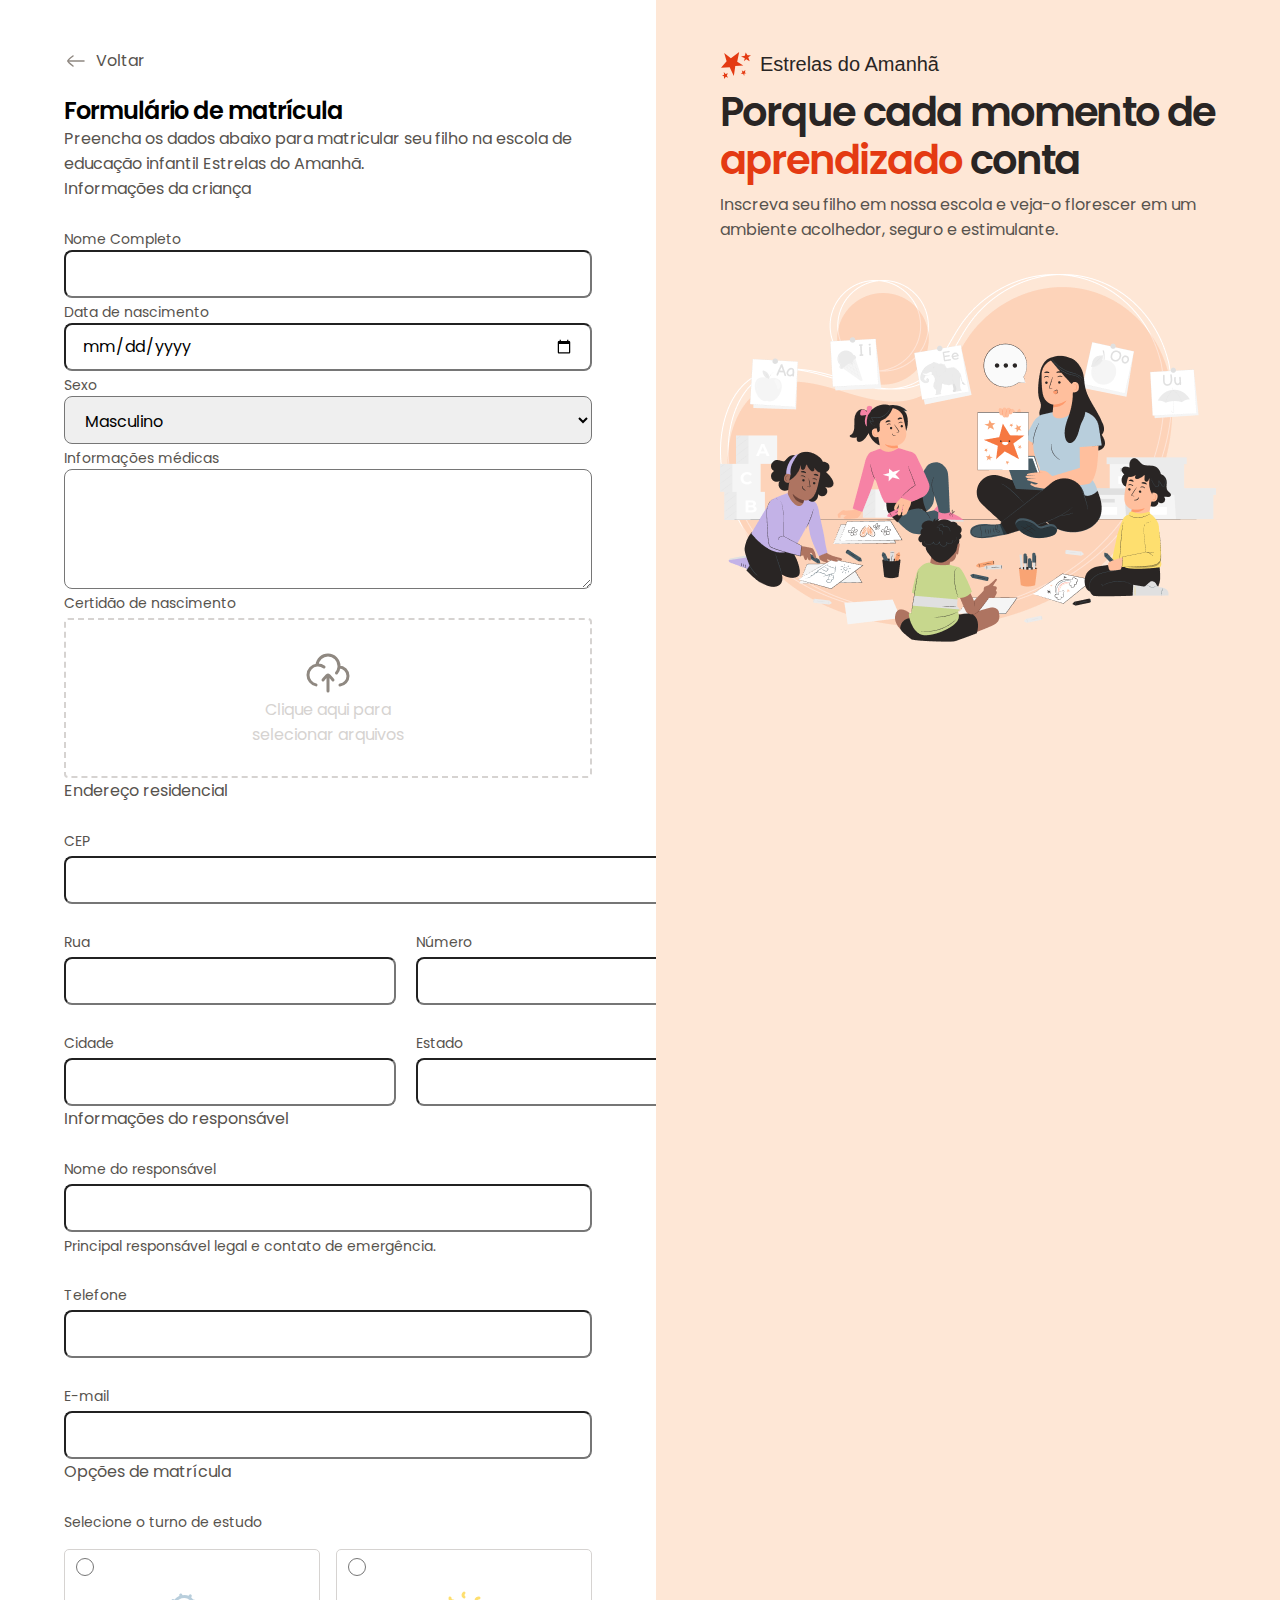
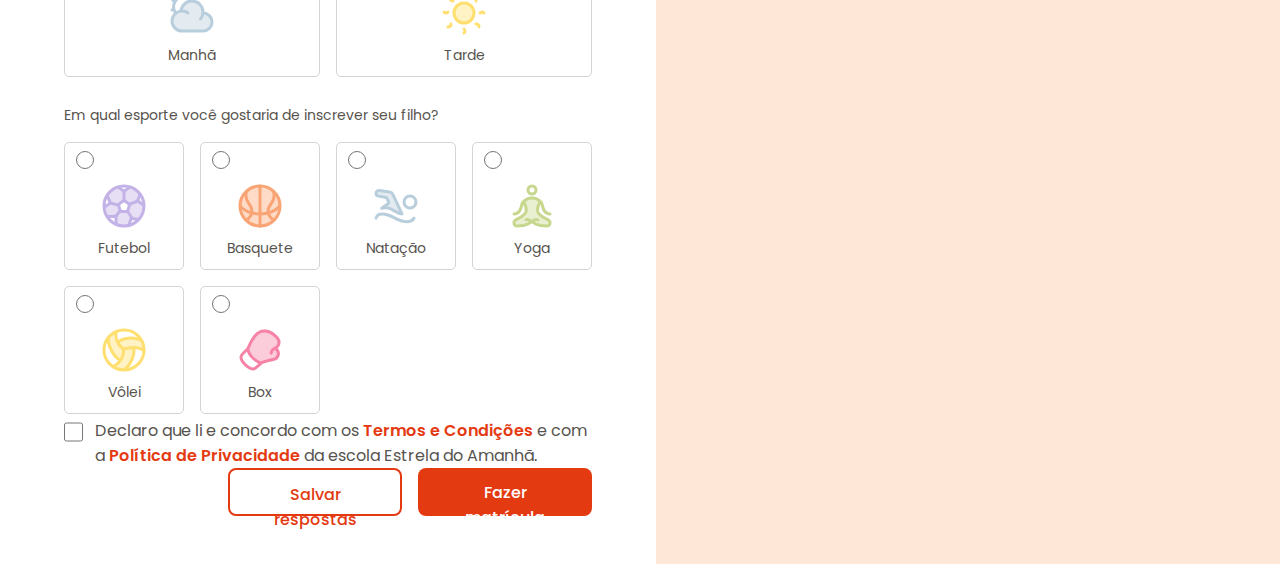
==== matricula-escola/index.html @ 11fe3141 "initial responsive matricula-escola layout" ====
<!DOCTYPE html>
<html lang="en">
<head>
      <meta charset="UTF-8">
      <meta name="viewport" content="width=device-width, initial-scale=1.0">
      <title>Matrícula</title>
      <link rel="preconnect" href="https://fonts.googleapis.com">
      <link rel="preconnect" href="https://fonts.gstatic.com" crossorigin>
      <link href="https://fonts.googleapis.com/css2?family=Poppins:ital,wght@0,100;0,200;0,300;0,400;0,500;0,600;0,700;0,800;0,900;1,100;1,200;1,300;1,400;1,500;1,600;1,700;1,800;1,900&family=Schoolbell&display=swap" rel="stylesheet">
      <link rel="stylesheet" href="styles/index.css">

</head>
<body>

      <main class="flex">
            <section id="forms" class="padding-block-medium padding-inline-small">
                  <div id="general-commands" class="flex">
                        <div id="return">
                              <span class="flex">
                                    <img src="assets/icons/arrow-left-02.svg" alt="">
                                    <span>Voltar</span>
                              </span>
                        </div>
                        <div id="header">
                              <h2>Formulário de matrícula</h2>
                              <p>Preencha os dados abaixo para matricular seu filho na escola de educação infantil Estrelas do Amanhã.</p>
                        </div>
                  </div>

                  <form action="">
                        <fieldset id="child-info">
                              <legend>Informações da criança</legend>
                              
                              <label for="name">Nome Completo</label>
                              <input class="field-48px" type="text" id="name">

                              <label for="birthday">Data de nascimento</label>
                              <input class="field-48px" type="date" name="" id="birthday">

                              <label for="sex">Sexo</label>
                              <select class="field-48px" name="sex" id="sex">
                                    <option value="masculine">Masculino</option>
                                    <option value="feminine">Feminino</option>
                              </select>

                              <label for="medic-info">Informações médicas</label>
                              <textarea class="field-120px" name="medic-info" id="medic-info"></textarea>

                              
                              <label for="birth-certificate">Certidão de nascimento</label>
                              <label class="field-birth-certificate field-160px" for="birth-certificate">
                                    <img src="assets/icons/cloud-upload.svg" alt="">
                                    <p>Clique aqui para selecionar arquivos</p>
                                    <input type="file" name="birth-certificate" id="birth-certificate">
                              </label>


                        </fieldset>

                        <fieldset id="address">
                              <legend>Endereço residencial</legend>

                              <div id="cep-field" class="container-flex">
                                    <label for="cep">CEP</label>
                                    <input class="field-48px" type="text" pattern="\d{5}-?\d{3}/">
                              </div>

                              <div class="container-flex">
                                    <div class="subcontainer-flex">
                                          <label for="street">Rua</label>
                                          <input class="field-48px field-332px-width" type="text">
                                    </div>
                                    
                                    <div class="subcontainer-flex">
                                          <label for="street-number">Número</label>
                                          <input class="field-48px" type="text" name="street-number" id="street-number">
                                    </div>
                              </div>

                              <div class="container-flex">
                                    <div class="subcontainer-flex">
                                          <label for="city">Cidade</label>
                                          <input class="field-48px field-332px-width"  type="text" name="city" id="city">
                                    </div>
                                    
                                    <div class="subcontainer-flex">
                                          <label for="state">Estado</label>
                                          <input class="field-48px" type="text" name="state" id="state">
                                    </div>
                              </div>

                        </fieldset>

                        <fieldset id="responsible-info">
                              <legend>Informações do responsável</legend>

                              <div class="responsible-container-flex">
                                    <label for="responsible-name">Nome do responsável</label>
                                    <input type="text" id="responsible-name" class="field-48px">
                                    <p id="responsible-message">Principal responsável legal e contato de emergência.</p>
                              </div>

                              <div class="responsible-container-flex">
                                    <label for="telephone">Telefone</label>
                                    <input type="tel" name="telephone" id="telephone" class="field-48px">
                              </div>

                              <div class="responsible-container-flex">
                                    <label for="email">E-mail</label>
                                    <input type="email" name="email" id="email" class="field-48px">
                              </div>

                        </fieldset>

                        <fieldset id="matricula-info">
                              <legend>Opções de matrícula</legend>

                              <section class="school-shift">
                                    <label for="school-shift">Selecione o turno de estudo</label>
                                    
                                    <div class="school-shift-container-flex">
                                          <div class="options-div card-256px-width-128px-height">
                                                <input type="radio" name="school-shift" id="morning">
                                                <label for="morning">
                                                      <img src="assets/icons/sun-cloud-02.svg" alt="">
                                                      <p>Manhã</p>
                                                </label>
                                          </div>
                                          <div class="options-div card-256px-width-128px-height">
                                                <input type="radio" name="school-shift" id="afternoon">
                                                <label for="afternoon">
                                                      <img src="assets/icons/sun-02.svg" alt="">
                                                      <p>Tarde</p>
                                                </label>
                                          </div>
                                    </div>
                              </section>

                              <section class="sports">
                                    <label for="sport">Em qual esporte você gostaria de inscrever seu filho?</label>
                                    
                                    <div class="sports-options-container">
                                          <div class="options-div card-120px-width-128px-height">
                                                <input type="radio" name="sport" id="soccer">
                                                <label for="soccer">
                                                      <img src="assets/icons/football.svg" alt="">
                                                      <p>Futebol</p>
                                                </label>
                                          </div>
                                          
                                          <div class="options-div card-120px-width-128px-height">
                                                <input type="radio" name="sport" id="basketball">
                                                <label for="basketball">
                                                      <img src="assets/icons/basketball-02.svg" alt="">
                                                      <p>Basquete</p>
                                                </label>
                                          </div>
                                          
                                          <div class="options-div card-120px-width-128px-height">
                                                <input type="radio" name="sport" id="swimming">
                                                <label for="swimming">
                                                      <img src="assets/icons/swimming.svg" alt="">
                                                      <p>Natação</p>
                                                </label>
                                          </div>
                                          
                                          <div class="options-div card-120px-width-128px-height">
                                                <input type="radio" name="sport" id="yoga">
                                                <label for="yoga">
                                                      <img src="assets/icons/yoga-02.svg" alt="">
                                                      <p>Yoga</p>
                                                </label>
                                          </div>
                                          
                                          <div class="options-div card-120px-width-128px-height">
                                                <input type="radio" name="sport" id="volley">
                                                <label for="volleyball">
                                                      <img src="assets/icons/volleyball.svg" alt="">
                                                      <p>Vôlei</p>
                                                </label>
                                          </div>
                                          
                                          <div class="options-div card-120px-width-128px-height">
                                                <input type="radio" name="sport" id="box">
                                                <label for="box">
                                                      <img src="assets/icons/boxing-glove-01.svg" alt="">
                                                      <p>Box</p>
                                                </label>
                                          </div>
                                    </div>
                              </section>
                        </fieldset>

                        <fieldset id="terms-accept">
                              <input type="checkbox" id="terms" name="terms">
                              <label for="terms">Declaro que li e concordo com os <span>Termos e Condições</span> e com a <span>Política de Privacidade</span> da escola Estrela do Amanhã. </label>
                        </fieldset>

                        <fieldset id="actions">
                              <button type="button">Salvar respostas</button>
                              <button type="submit">Fazer matrícula</button>
                        </fieldset>
                  </form>
            </section>

            <section id="ad" class="flex padding-inline-small padding-block-medium">
                  <div id="text-ad-area" class="flex">
                        
                        <div id="logo" class="flex">
                              <img src="assets/icons/star.svg" alt="">
                              <span id="font-schoolbell">Estrelas do Amanhã</span>
                        </div>

                        <h1 class="desktop-only">Porque cada momento de <span id="orange-color">aprendizado</span> conta</h1>
                        <p class="desktop-only">Inscreva seu filho em nossa escola e veja-o florescer em um ambiente acolhedor, seguro e estimulante.</p>

                  </div>
                  <img src="assets/images/Illustration.png" alt="">
            </section>
      </main>
      
</body>
</html>
---- matricula-escola/styles/index.css ----
@import url(global.css);
@import url(main.css);
@import url(sections.css);
@import url(utility.css);
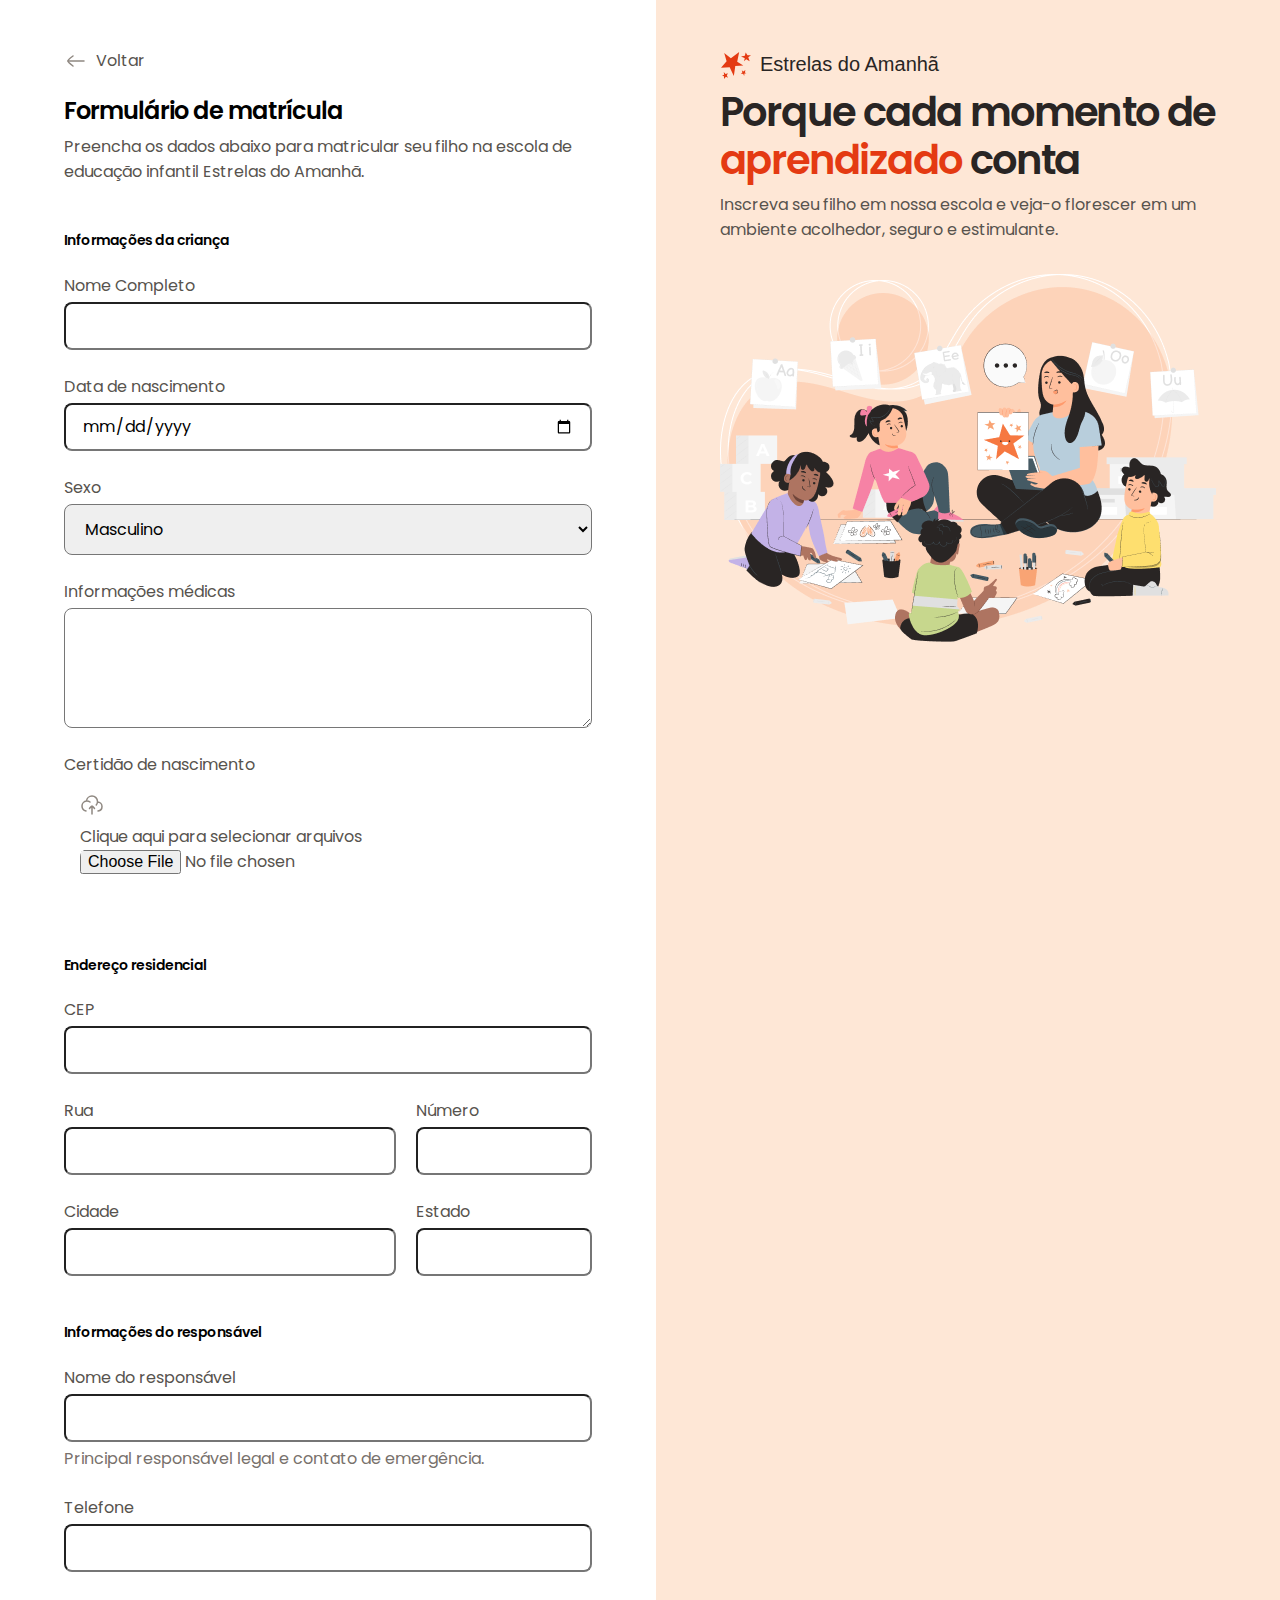
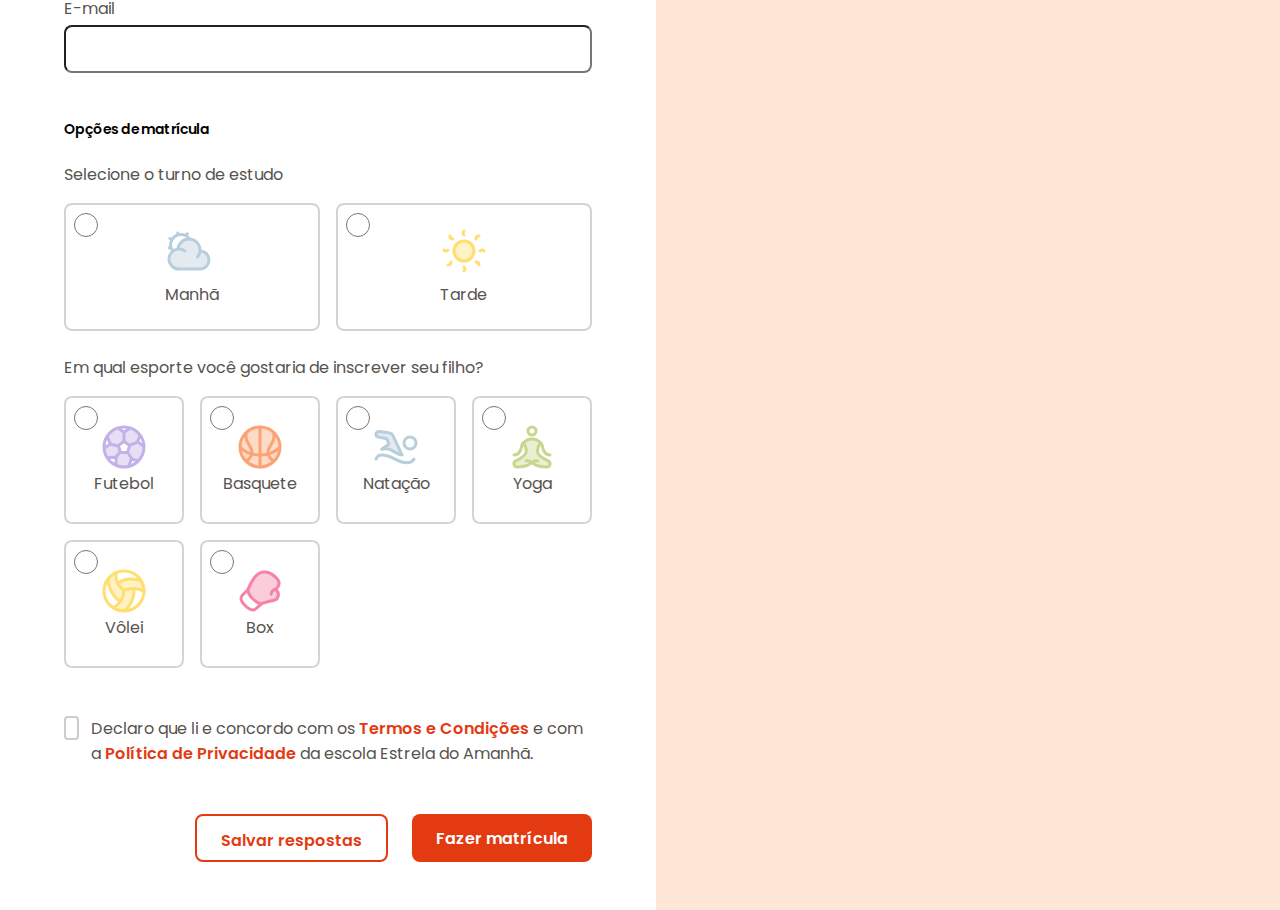
==== commit 0b58af82: "add style and responsive layout (still need some styles fix)" ====
--- a/matricula-escola/index.html
+++ b/matricula-escola/index.html
@@ -13,7 +13,7 @@
 <body>
 
       <main class="flex">
-            <section id="forms" class="padding-block-medium padding-inline-small">
+            <section id="forms" class="flex padding-block-medium padding-inline-small">
                   <div id="general-commands" class="flex">
                         <div id="return">
                               <span class="flex">
@@ -21,182 +21,202 @@
                                     <span>Voltar</span>
                               </span>
                         </div>
-                        <div id="header">
+                        <div id="header" class="flex">
                               <h2>Formulário de matrícula</h2>
                               <p>Preencha os dados abaixo para matricular seu filho na escola de educação infantil Estrelas do Amanhã.</p>
                         </div>
                   </div>
 
-                  <form action="">
-                        <fieldset id="child-info">
-                              <legend>Informações da criança</legend>
+                  <form action="" class="flex">
+                        <fieldset id="child-info" class="flex">
+                              <h4>Informações da criança</h4>
                               
-                              <label for="name">Nome Completo</label>
-                              <input class="field-48px" type="text" id="name">
-
-                              <label for="birthday">Data de nascimento</label>
-                              <input class="field-48px" type="date" name="" id="birthday">
-
-                              <label for="sex">Sexo</label>
-                              <select class="field-48px" name="sex" id="sex">
-                                    <option value="masculine">Masculino</option>
-                                    <option value="feminine">Feminino</option>
-                              </select>
-
-                              <label for="medic-info">Informações médicas</label>
-                              <textarea class="field-120px" name="medic-info" id="medic-info"></textarea>
-
-                              
-                              <label for="birth-certificate">Certidão de nascimento</label>
-                              <label class="field-birth-certificate field-160px" for="birth-certificate">
-                                    <img src="assets/icons/cloud-upload.svg" alt="">
-                                    <p>Clique aqui para selecionar arquivos</p>
-                                    <input type="file" name="birth-certificate" id="birth-certificate">
-                              </label>
-
-
-                        </fieldset>
-
-                        <fieldset id="address">
-                              <legend>Endereço residencial</legend>
-
-                              <div id="cep-field" class="container-flex">
-                                    <label for="cep">CEP</label>
-                                    <input class="field-48px" type="text" pattern="\d{5}-?\d{3}/">
-                              </div>
-
-                              <div class="container-flex">
-                                    <div class="subcontainer-flex">
-                                          <label for="street">Rua</label>
-                                          <input class="field-48px field-332px-width" type="text">
-                                    </div>
-                                    
-                                    <div class="subcontainer-flex">
-                                          <label for="street-number">Número</label>
-                                          <input class="field-48px" type="text" name="street-number" id="street-number">
-                                    </div>
-                              </div>
-
-                              <div class="container-flex">
-                                    <div class="subcontainer-flex">
-                                          <label for="city">Cidade</label>
-                                          <input class="field-48px field-332px-width"  type="text" name="city" id="city">
-                                    </div>
-                                    
-                                    <div class="subcontainer-flex">
-                                          <label for="state">Estado</label>
-                                          <input class="field-48px" type="text" name="state" id="state">
-                                    </div>
-                              </div>
-
-                        </fieldset>
-
-                        <fieldset id="responsible-info">
-                              <legend>Informações do responsável</legend>
-
-                              <div class="responsible-container-flex">
-                                    <label for="responsible-name">Nome do responsável</label>
-                                    <input type="text" id="responsible-name" class="field-48px">
-                                    <p id="responsible-message">Principal responsável legal e contato de emergência.</p>
-                              </div>
-
-                              <div class="responsible-container-flex">
-                                    <label for="telephone">Telefone</label>
-                                    <input type="tel" name="telephone" id="telephone" class="field-48px">
-                              </div>
-
-                              <div class="responsible-container-flex">
-                                    <label for="email">E-mail</label>
-                                    <input type="email" name="email" id="email" class="field-48px">
-                              </div>
-
-                        </fieldset>
-
-                        <fieldset id="matricula-info">
-                              <legend>Opções de matrícula</legend>
-
-                              <section class="school-shift">
-                                    <label for="school-shift">Selecione o turno de estudo</label>
-                                    
-                                    <div class="school-shift-container-flex">
-                                          <div class="options-div card-256px-width-128px-height">
-                                                <input type="radio" name="school-shift" id="morning">
-                                                <label for="morning">
-                                                      <img src="assets/icons/sun-cloud-02.svg" alt="">
-                                                      <p>Manhã</p>
-                                                </label>
-                                          </div>
-                                          <div class="options-div card-256px-width-128px-height">
-                                                <input type="radio" name="school-shift" id="afternoon">
-                                                <label for="afternoon">
-                                                      <img src="assets/icons/sun-02.svg" alt="">
-                                                      <p>Tarde</p>
-                                                </label>
-                                          </div>
-                                    </div>
-                              </section>
-
-                              <section class="sports">
-                                    <label for="sport">Em qual esporte você gostaria de inscrever seu filho?</label>
-                                    
-                                    <div class="sports-options-container">
-                                          <div class="options-div card-120px-width-128px-height">
-                                                <input type="radio" name="sport" id="soccer">
-                                                <label for="soccer">
-                                                      <img src="assets/icons/football.svg" alt="">
-                                                      <p>Futebol</p>
-                                                </label>
-                                          </div>
-                                          
-                                          <div class="options-div card-120px-width-128px-height">
-                                                <input type="radio" name="sport" id="basketball">
-                                                <label for="basketball">
-                                                      <img src="assets/icons/basketball-02.svg" alt="">
-                                                      <p>Basquete</p>
-                                                </label>
-                                          </div>
-                                          
-                                          <div class="options-div card-120px-width-128px-height">
-                                                <input type="radio" name="sport" id="swimming">
-                                                <label for="swimming">
-                                                      <img src="assets/icons/swimming.svg" alt="">
-                                                      <p>Natação</p>
-                                                </label>
-                                          </div>
-                                          
-                                          <div class="options-div card-120px-width-128px-height">
-                                                <input type="radio" name="sport" id="yoga">
-                                                <label for="yoga">
-                                                      <img src="assets/icons/yoga-02.svg" alt="">
-                                                      <p>Yoga</p>
-                                                </label>
-                                          </div>
-                                          
-                                          <div class="options-div card-120px-width-128px-height">
-                                                <input type="radio" name="sport" id="volley">
-                                                <label for="volleyball">
-                                                      <img src="assets/icons/volleyball.svg" alt="">
-                                                      <p>Vôlei</p>
-                                                </label>
-                                          </div>
-                                          
-                                          <div class="options-div card-120px-width-128px-height">
-                                                <input type="radio" name="sport" id="box">
-                                                <label for="box">
-                                                      <img src="assets/icons/boxing-glove-01.svg" alt="">
-                                                      <p>Box</p>
-                                                </label>
-                                          </div>
-                                    </div>
-                              </section>
-                        </fieldset>
-
-                        <fieldset id="terms-accept">
+                              <div class="container flex">
+                                    <div class="form-control flex">
+                                          <label for="name">Nome Completo</label>
+                                          <input type="text" id="name" class="field">
+                                    </div>
+                                    
+                                    <div class="form-control flex">
+                                          <label for="birthday">Data de nascimento</label>
+                                          <input type="date" name="" id="birthday" class="field">
+                                    </div>
+                                    
+                                    <div class="form-control flex">
+                                          <label for="sex">Sexo</label>
+                                          <select name="sex" id="sex" class="field">
+                                                <option value="masculine">Masculino</option>
+                                                <option value="feminine">Feminino</option>
+                                          </select>
+                                    </div>
+                                    
+                                    <div class="form-control flex">
+                                          <label for="medic-info">Informações médicas</label>
+                                          <textarea class="field" name="medic-info" id="medic-info"></textarea>
+                                    </div>
+                                    
+                                    <div class="form-control flex">
+                                          <label for="birth-certificate">Certidão de nascimento</label>
+                                          <label class="field" for="birth-certificate">
+                                                <img src="assets/icons/cloud-upload.svg" alt="">
+                                                <p>Clique aqui para selecionar arquivos</p>
+                                                <input type="file" name="birth-certificate" id="birth-certificate">
+                                          </label>
+                                    </div>
+
+                              </div>
+
+
+                        </fieldset>
+
+                        <fieldset id="address" class="flex">
+                              <h4>Endereço residencial</h4>
+
+                              <div class="container flex">
+                                    <div class="form-control flex">
+                                          <label for="cep">CEP</label>
+                                          <input id="cep" class="field" type="text" pattern="\d{5}-?\d{3}/">
+                                    </div>
+                                    
+                                    <div class="justify-self form-control flex">
+                                          <div class="form-control max-width-332px flex">
+                                                <label for="street">Rua</label>
+                                                <input id="street" class="field" type="text">
+                                          </div>
+                                    
+                                          <div class="form-control max-width-176px flex">
+                                                <label for="street-number">Número</label>
+                                                <input itemid="street-number" class="field" type="text" name="street-number" id="street-number">
+                                          </div>
+                                    </div>
+                                    
+                                    <div class="justify-self form-control flex">
+                                          <div class="form-control max-width-332px flex">
+                                                <label for="city">Cidade</label>
+                                                <input class="field"  type="text" name="city" id="city">
+                                          </div>
+                                    
+                                          <div class="form-control max-width-176px flex">
+                                                <label for="state">Estado</label>
+                                                <input class="field" type="text" name="state" id="state">
+                                          </div>
+                                    </div>
+                              </div>
+
+                        </fieldset>
+
+                        <fieldset id="responsible-info" class="flex">
+                              <h4>Informações do responsável</h4>
+
+                              <div class="container flex">
+                                    <div class="form-control flex">
+                                          <label for="responsible-name">Nome do responsável</label>
+                                          <input type="text" id="responsible-name" class="field">
+                                          <p id="responsible-message">Principal responsável legal e contato de emergência.</p>
+                                    </div>
+                                    
+                                    <div class="form-control flex">
+                                          <label for="telephone">Telefone</label>
+                                          <input type="tel" name="telephone" id="telephone" class="field">
+                                    </div>
+                                    
+                                    <div class="form-control flex">
+                                          <label for="email">E-mail</label>
+                                          <input type="email" name="email" id="email" class="field">
+                                    </div>
+                              </div>
+
+                        </fieldset>
+
+                        <fieldset id="matricula-info" class="flex">
+                              <h4>Opções de matrícula</h4>
+
+                              <div class="container flex">
+                                    <section class="school-shift flex">
+                                          <label for="school-shift">Selecione o turno de estudo</label>
+                                    
+                                          <div class="container-school-shift flex">
+                                                
+                                                <div class="options-div flex">
+                                                      <input type="radio" name="school-shift" id="morning">
+                                                      <label for="morning">
+                                                            <img src="assets/icons/sun-cloud-02.svg" alt="">
+                                                            <p>Manhã</p>
+                                                      </label>
+                                                </div>
+                                                
+                                                <div class="options-div flex">
+                                                      <input type="radio" name="school-shift" id="afternoon">
+                                                      <label for="afternoon">
+                                                            <img src="assets/icons/sun-02.svg" alt="">
+                                                            <p>Tarde</p>
+                                                      </label>
+                                                </div>
+                                          </div>
+                                    </section>
+                                    
+                                    <section class="sports flex">
+                                          <label for="sport">Em qual esporte você gostaria de inscrever seu filho?</label>
+                                    
+                                          <div class="container-sports flex">
+                                                <div class="options-div flex">
+                                                      <input type="radio" name="sport" id="soccer">
+                                                      <label for="soccer" class="flex">
+                                                            <img src="assets/icons/football.svg" alt="">
+                                                            <p>Futebol</p>
+                                                      </label>
+                                                </div>
+                                    
+                                                <div class="options-div flex">
+                                                      <input type="radio" name="sport" id="basketball">
+                                                      <label for="basketball" class="flex">
+                                                            <img src="assets/icons/basketball-02.svg" alt="">
+                                                            <p>Basquete</p>
+                                                      </label>
+                                                </div>
+                                    
+                                                <div class="options-div flex">
+                                                      <input type="radio" name="sport" id="swimming">
+                                                      <label for="swimming" class="flex">
+                                                            <img src="assets/icons/swimming.svg" alt="">
+                                                            <p>Natação</p>
+                                                      </label>
+                                                </div>
+                                    
+                                                <div class="options-div flex">
+                                                      <input type="radio" name="sport" id="yoga">
+                                                      <label for="yoga" class="flex">
+                                                            <img src="assets/icons/yoga-02.svg" alt="">
+                                                            <p>Yoga</p>
+                                                      </label>
+                                                </div>
+                                    
+                                                <div class="options-div flex">
+                                                      <input type="radio" name="sport" id="volley">
+                                                      <label for="volleyball" class="flex">
+                                                            <img src="assets/icons/volleyball.svg" alt="">
+                                                            <p>Vôlei</p>
+                                                      </label>
+                                                </div>
+                                    
+                                                <div class="options-div flex">
+                                                      <input type="radio" name="sport" id="box">
+                                                      <label for="box" class="flex">
+                                                            <img src="assets/icons/boxing-glove-01.svg" alt="">
+                                                            <p>Box</p>
+                                                      </label>
+                                                </div>
+                                          </div>
+                                    </section>
+                              </div>
+                        </fieldset>
+
+                        <fieldset id="terms-accept" class="flex">
                               <input type="checkbox" id="terms" name="terms">
                               <label for="terms">Declaro que li e concordo com os <span>Termos e Condições</span> e com a <span>Política de Privacidade</span> da escola Estrela do Amanhã. </label>
                         </fieldset>
 
-                        <fieldset id="actions">
+                        <fieldset id="actions" class="flex">
                               <button type="button">Salvar respostas</button>
                               <button type="submit">Fazer matrícula</button>
                         </fieldset>
